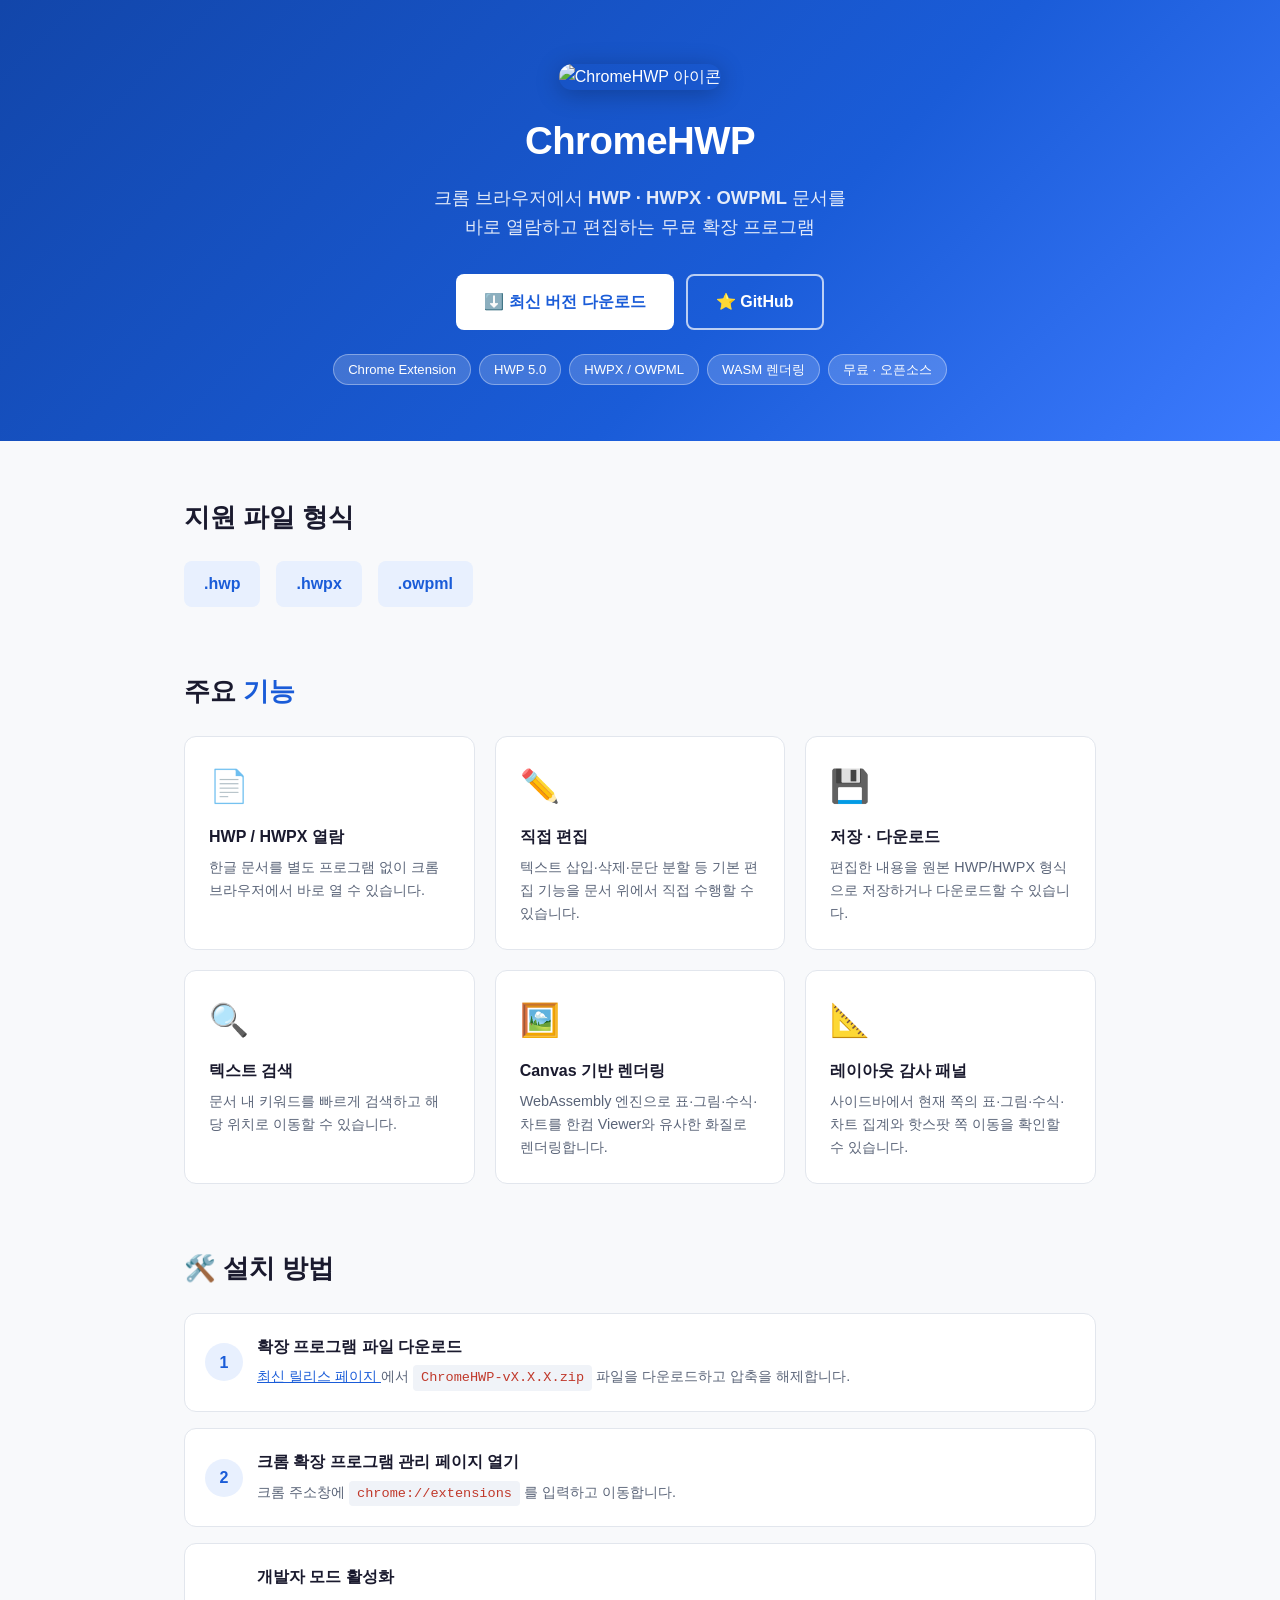
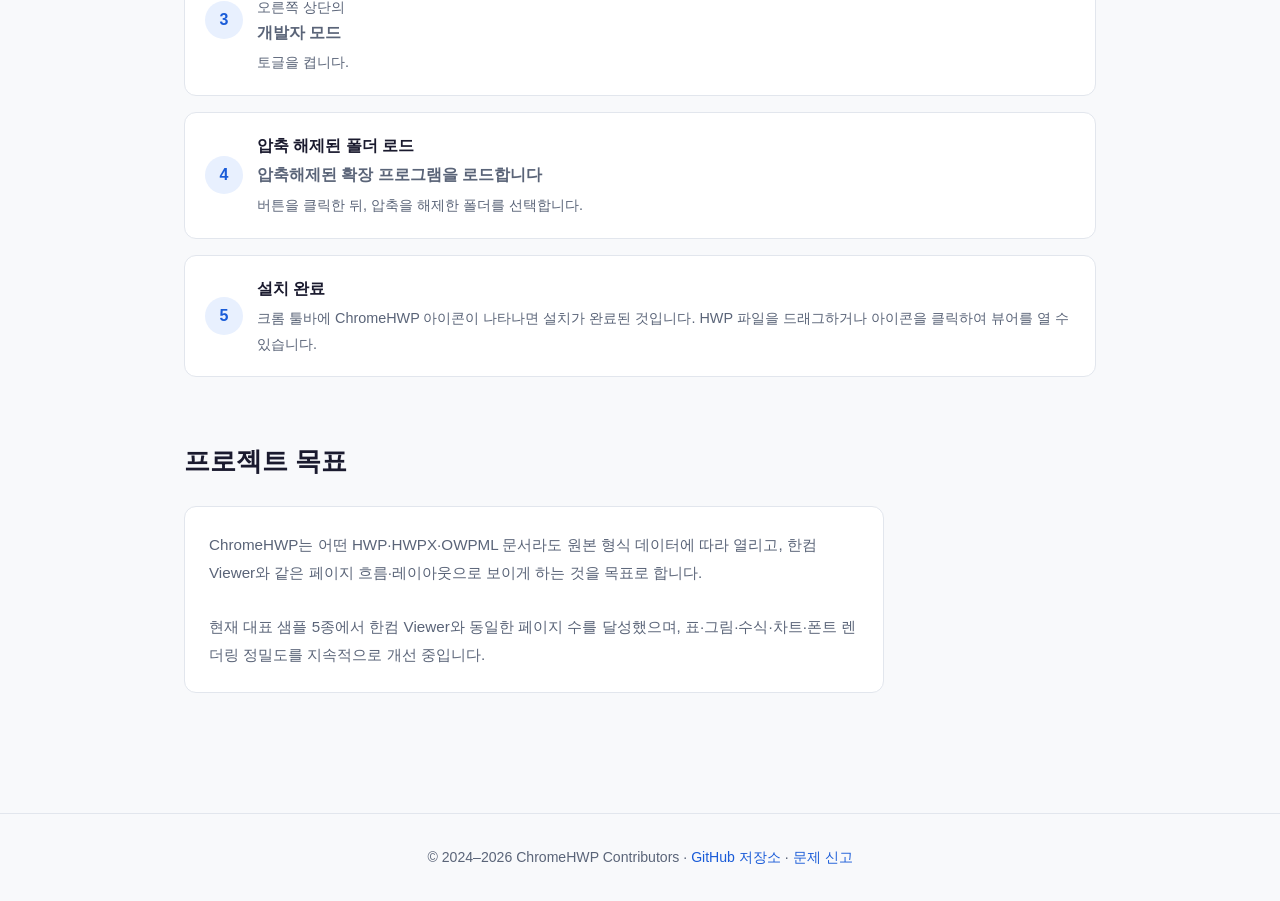
==== index.html @ 8b51556a "feat: add GitHub Pages landing page and deployment workflow Agent-Logs-Url: https://github.com/shine" ====
<!DOCTYPE html>
<html lang="ko">
<head>
  <meta charset="UTF-8" />
  <meta name="viewport" content="width=device-width, initial-scale=1.0" />
  <title>ChromeHWP – 브라우저에서 HWP 파일 열기</title>
  <meta name="description" content="크롬 확장 프로그램으로 HWP, HWPX, OWPML 문서를 브라우저에서 직접 열람하고 편집하세요." />
  <style>
    :root {
      --primary: #1a5cd8;
      --primary-dark: #1246aa;
      --bg: #f8f9fb;
      --card: #ffffff;
      --text: #1a1a2e;
      --muted: #5a6478;
      --border: #e2e6ed;
      --accent: #e8f0fe;
    }
    * { box-sizing: border-box; margin: 0; padding: 0; }
    body {
      font-family: 'Segoe UI', -apple-system, BlinkMacSystemFont, 'Malgun Gothic', '맑은 고딕', sans-serif;
      background: var(--bg);
      color: var(--text);
      line-height: 1.6;
    }

    /* ── 헤더 ── */
    header {
      background: linear-gradient(135deg, #1246aa 0%, #1a5cd8 60%, #3d7bff 100%);
      color: #fff;
      text-align: center;
      padding: 64px 24px 56px;
    }
    header img.logo {
      width: 80px;
      height: 80px;
      border-radius: 20px;
      box-shadow: 0 4px 24px rgba(0,0,0,0.25);
      margin-bottom: 20px;
    }
    header h1 {
      font-size: 2.4rem;
      font-weight: 800;
      letter-spacing: -0.5px;
      margin-bottom: 12px;
    }
    header p.tagline {
      font-size: 1.15rem;
      opacity: 0.88;
      max-width: 520px;
      margin: 0 auto 32px;
    }
    .btn-group { display: flex; gap: 12px; justify-content: center; flex-wrap: wrap; }
    .btn {
      display: inline-flex;
      align-items: center;
      gap: 8px;
      padding: 13px 28px;
      border-radius: 8px;
      font-size: 1rem;
      font-weight: 600;
      text-decoration: none;
      transition: transform 0.15s, box-shadow 0.15s;
    }
    .btn:hover { transform: translateY(-2px); box-shadow: 0 6px 20px rgba(0,0,0,0.18); }
    .btn-white { background: #fff; color: var(--primary); }
    .btn-outline { background: transparent; color: #fff; border: 2px solid rgba(255,255,255,0.7); }

    /* ── 배지 ── */
    .badges {
      display: flex;
      justify-content: center;
      gap: 8px;
      flex-wrap: wrap;
      margin-top: 24px;
    }
    .badge {
      display: inline-block;
      background: rgba(255,255,255,0.18);
      border: 1px solid rgba(255,255,255,0.35);
      color: #fff;
      border-radius: 20px;
      padding: 4px 14px;
      font-size: 0.82rem;
      font-weight: 500;
    }

    /* ── 본문 ── */
    main { max-width: 960px; margin: 0 auto; padding: 56px 24px; }

    section { margin-bottom: 64px; }
    section h2 {
      font-size: 1.6rem;
      font-weight: 700;
      margin-bottom: 24px;
      color: var(--text);
    }
    section h2 span.accent {
      color: var(--primary);
    }

    /* ── 기능 카드 ── */
    .feature-grid {
      display: grid;
      grid-template-columns: repeat(auto-fit, minmax(260px, 1fr));
      gap: 20px;
    }
    .feature-card {
      background: var(--card);
      border: 1px solid var(--border);
      border-radius: 12px;
      padding: 24px;
      transition: box-shadow 0.15s;
    }
    .feature-card:hover { box-shadow: 0 4px 20px rgba(26,92,216,0.10); }
    .feature-card .icon {
      font-size: 2rem;
      margin-bottom: 12px;
    }
    .feature-card h3 {
      font-size: 1rem;
      font-weight: 700;
      margin-bottom: 6px;
    }
    .feature-card p {
      font-size: 0.9rem;
      color: var(--muted);
    }

    /* ── 설치 단계 ── */
    .steps { list-style: none; counter-reset: step; }
    .steps li {
      counter-increment: step;
      background: var(--card);
      border: 1px solid var(--border);
      border-radius: 12px;
      padding: 20px 20px 20px 72px;
      margin-bottom: 16px;
      position: relative;
    }
    .steps li::before {
      content: counter(step);
      position: absolute;
      left: 20px;
      top: 50%;
      transform: translateY(-50%);
      width: 38px;
      height: 38px;
      background: var(--accent);
      color: var(--primary);
      border-radius: 50%;
      display: flex;
      align-items: center;
      justify-content: center;
      font-weight: 800;
      font-size: 1rem;
    }
    .steps li strong { display: block; font-size: 1rem; margin-bottom: 4px; }
    .steps li span { font-size: 0.9rem; color: var(--muted); }
    .steps li code {
      display: inline-block;
      background: #f0f3f8;
      border-radius: 4px;
      padding: 2px 8px;
      font-size: 0.85rem;
      font-family: 'Consolas', 'Courier New', monospace;
      color: #c0392b;
    }
    .steps li a { color: var(--primary); }

    /* ── 지원 형식 ── */
    .format-list {
      display: flex;
      gap: 16px;
      flex-wrap: wrap;
    }
    .format-pill {
      background: var(--accent);
      color: var(--primary);
      border-radius: 8px;
      padding: 10px 20px;
      font-weight: 700;
      font-size: 1rem;
    }

    /* ── 푸터 ── */
    footer {
      text-align: center;
      padding: 32px 24px;
      border-top: 1px solid var(--border);
      color: var(--muted);
      font-size: 0.88rem;
    }
    footer a { color: var(--primary); text-decoration: none; }
    footer a:hover { text-decoration: underline; }
  </style>
</head>
<body>

<!-- ── 헤더 ── -->
<header>
  <img class="logo" src="icons/icon128.png" alt="ChromeHWP 아이콘" />
  <h1>ChromeHWP</h1>
  <p class="tagline">
    크롬 브라우저에서 <strong>HWP · HWPX · OWPML</strong> 문서를<br />
    바로 열람하고 편집하는 무료 확장 프로그램
  </p>
  <div class="btn-group">
    <a class="btn btn-white"
       href="https://github.com/shinehand/ChromeHWP/releases/latest"
       target="_blank" rel="noopener">
      ⬇️ 최신 버전 다운로드
    </a>
    <a class="btn btn-outline"
       href="https://github.com/shinehand/ChromeHWP"
       target="_blank" rel="noopener">
      ⭐ GitHub
    </a>
  </div>
  <div class="badges">
    <span class="badge">Chrome Extension</span>
    <span class="badge">HWP 5.0</span>
    <span class="badge">HWPX / OWPML</span>
    <span class="badge">WASM 렌더링</span>
    <span class="badge">무료 · 오픈소스</span>
  </div>
</header>

<main>

  <!-- ── 지원 형식 ── -->
  <section>
    <h2>지원 파일 형식</h2>
    <div class="format-list">
      <div class="format-pill">.hwp</div>
      <div class="format-pill">.hwpx</div>
      <div class="format-pill">.owpml</div>
    </div>
  </section>

  <!-- ── 주요 기능 ── -->
  <section>
    <h2>주요 <span class="accent">기능</span></h2>
    <div class="feature-grid">
      <div class="feature-card">
        <div class="icon">📄</div>
        <h3>HWP / HWPX 열람</h3>
        <p>한글 문서를 별도 프로그램 없이 크롬 브라우저에서 바로 열 수 있습니다.</p>
      </div>
      <div class="feature-card">
        <div class="icon">✏️</div>
        <h3>직접 편집</h3>
        <p>텍스트 삽입·삭제·문단 분할 등 기본 편집 기능을 문서 위에서 직접 수행할 수 있습니다.</p>
      </div>
      <div class="feature-card">
        <div class="icon">💾</div>
        <h3>저장 · 다운로드</h3>
        <p>편집한 내용을 원본 HWP/HWPX 형식으로 저장하거나 다운로드할 수 있습니다.</p>
      </div>
      <div class="feature-card">
        <div class="icon">🔍</div>
        <h3>텍스트 검색</h3>
        <p>문서 내 키워드를 빠르게 검색하고 해당 위치로 이동할 수 있습니다.</p>
      </div>
      <div class="feature-card">
        <div class="icon">🖼️</div>
        <h3>Canvas 기반 렌더링</h3>
        <p>WebAssembly 엔진으로 표·그림·수식·차트를 한컴 Viewer와 유사한 화질로 렌더링합니다.</p>
      </div>
      <div class="feature-card">
        <div class="icon">📐</div>
        <h3>레이아웃 감사 패널</h3>
        <p>사이드바에서 현재 쪽의 표·그림·수식·차트 집계와 핫스팟 쪽 이동을 확인할 수 있습니다.</p>
      </div>
    </div>
  </section>

  <!-- ── 설치 방법 ── -->
  <section>
    <h2>🛠️ 설치 방법</h2>
    <ol class="steps">
      <li>
        <strong>확장 프로그램 파일 다운로드</strong>
        <span>
          <a href="https://github.com/shinehand/ChromeHWP/releases/latest" target="_blank" rel="noopener">
            최신 릴리스 페이지
          </a>에서 <code>ChromeHWP-vX.X.X.zip</code> 파일을 다운로드하고 압축을 해제합니다.
        </span>
      </li>
      <li>
        <strong>크롬 확장 프로그램 관리 페이지 열기</strong>
        <span>크롬 주소창에 <code>chrome://extensions</code> 를 입력하고 이동합니다.</span>
      </li>
      <li>
        <strong>개발자 모드 활성화</strong>
        <span>오른쪽 상단의 <strong>개발자 모드</strong> 토글을 켭니다.</span>
      </li>
      <li>
        <strong>압축 해제된 폴더 로드</strong>
        <span><strong>압축해제된 확장 프로그램을 로드합니다</strong> 버튼을 클릭한 뒤, 압축을 해제한 폴더를 선택합니다.</span>
      </li>
      <li>
        <strong>설치 완료</strong>
        <span>크롬 툴바에 ChromeHWP 아이콘이 나타나면 설치가 완료된 것입니다. HWP 파일을 드래그하거나 아이콘을 클릭하여 뷰어를 열 수 있습니다.</span>
      </li>
    </ol>
  </section>

  <!-- ── 프로젝트 소개 ── -->
  <section>
    <h2>프로젝트 목표</h2>
    <div class="feature-card" style="max-width:700px">
      <p style="font-size:0.95rem; color:var(--muted); line-height:1.8">
        ChromeHWP는 어떤 HWP·HWPX·OWPML 문서라도 원본 형식 데이터에 따라 열리고,
        한컴 Viewer와 같은 페이지 흐름·레이아웃으로 보이게 하는 것을 목표로 합니다.<br/><br/>
        현재 대표 샘플 5종에서 한컴 Viewer와 동일한 페이지 수를 달성했으며,
        표·그림·수식·차트·폰트 렌더링 정밀도를 지속적으로 개선 중입니다.
      </p>
    </div>
  </section>

</main>

<footer>
  <p>
    © 2024–2026 ChromeHWP Contributors ·
    <a href="https://github.com/shinehand/ChromeHWP" target="_blank" rel="noopener">GitHub 저장소</a> ·
    <a href="https://github.com/shinehand/ChromeHWP/issues" target="_blank" rel="noopener">문제 신고</a>
  </p>
</footer>

</body>
</html>
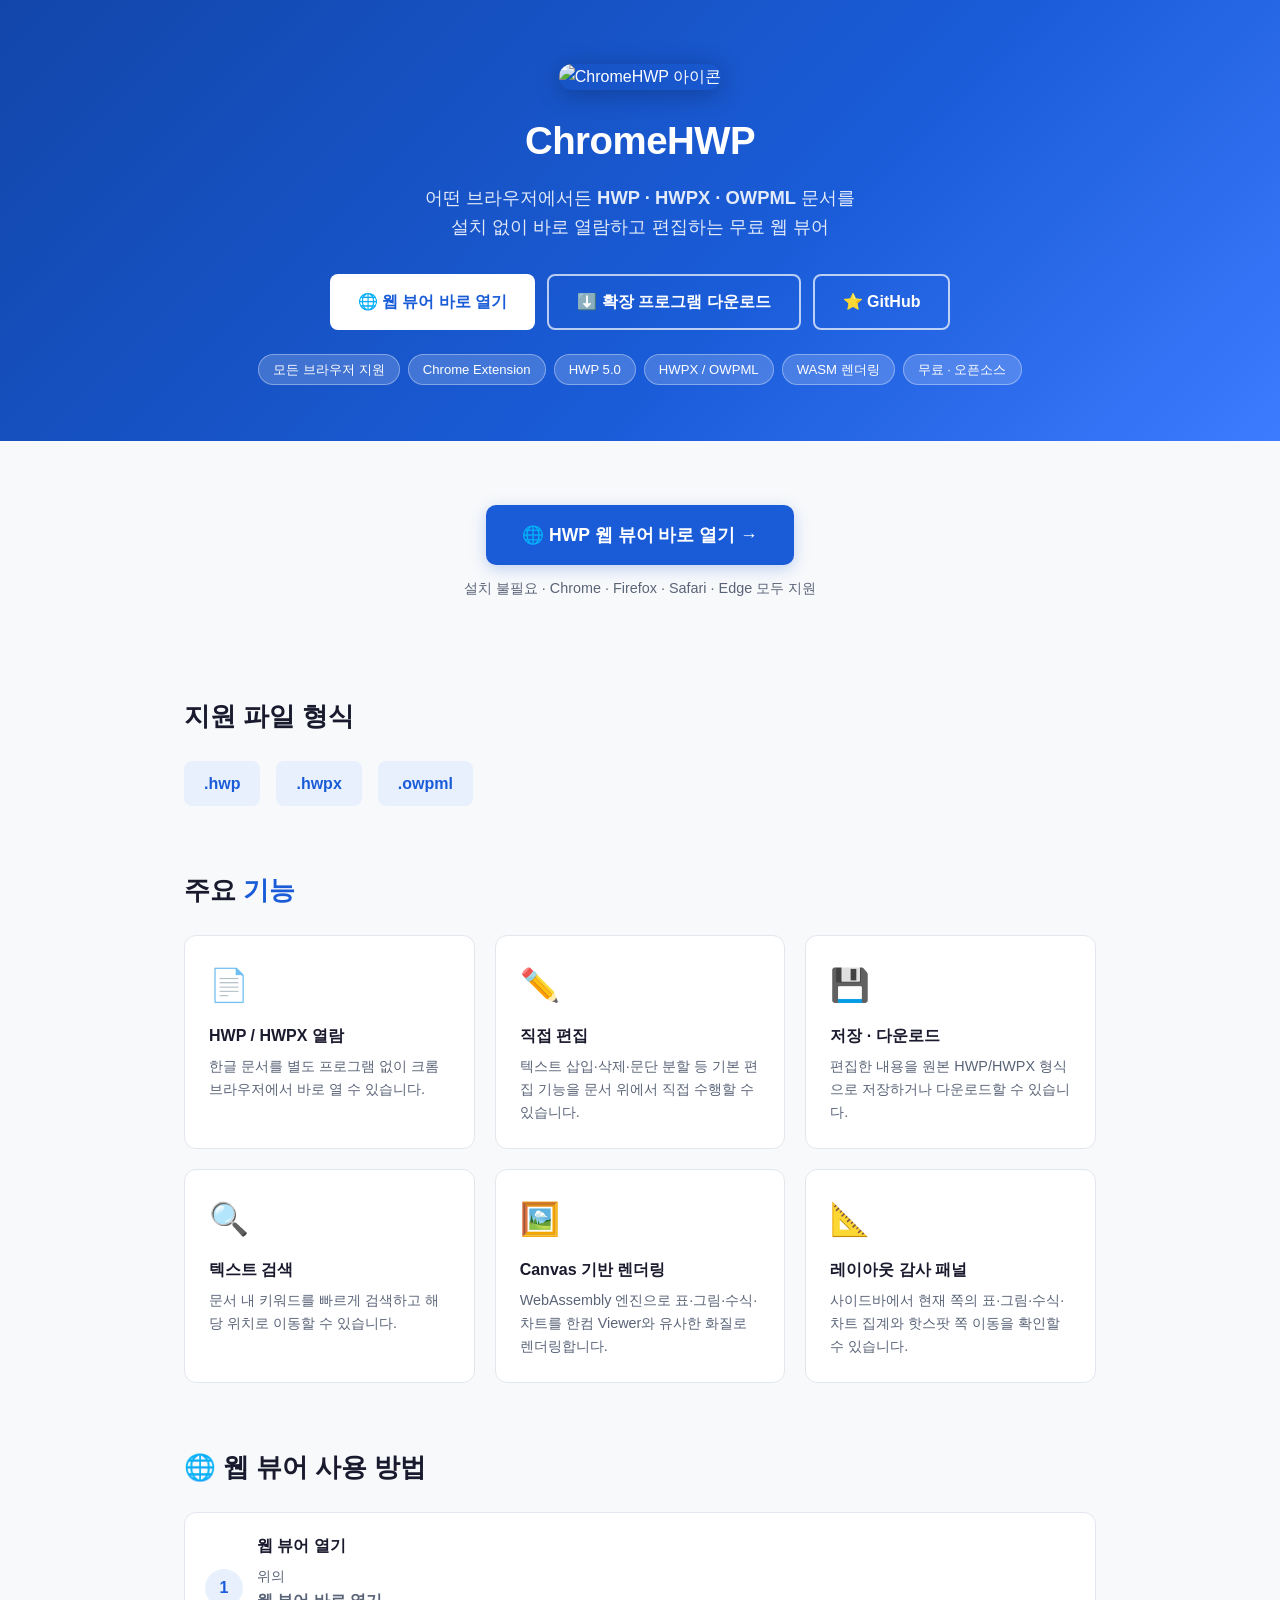
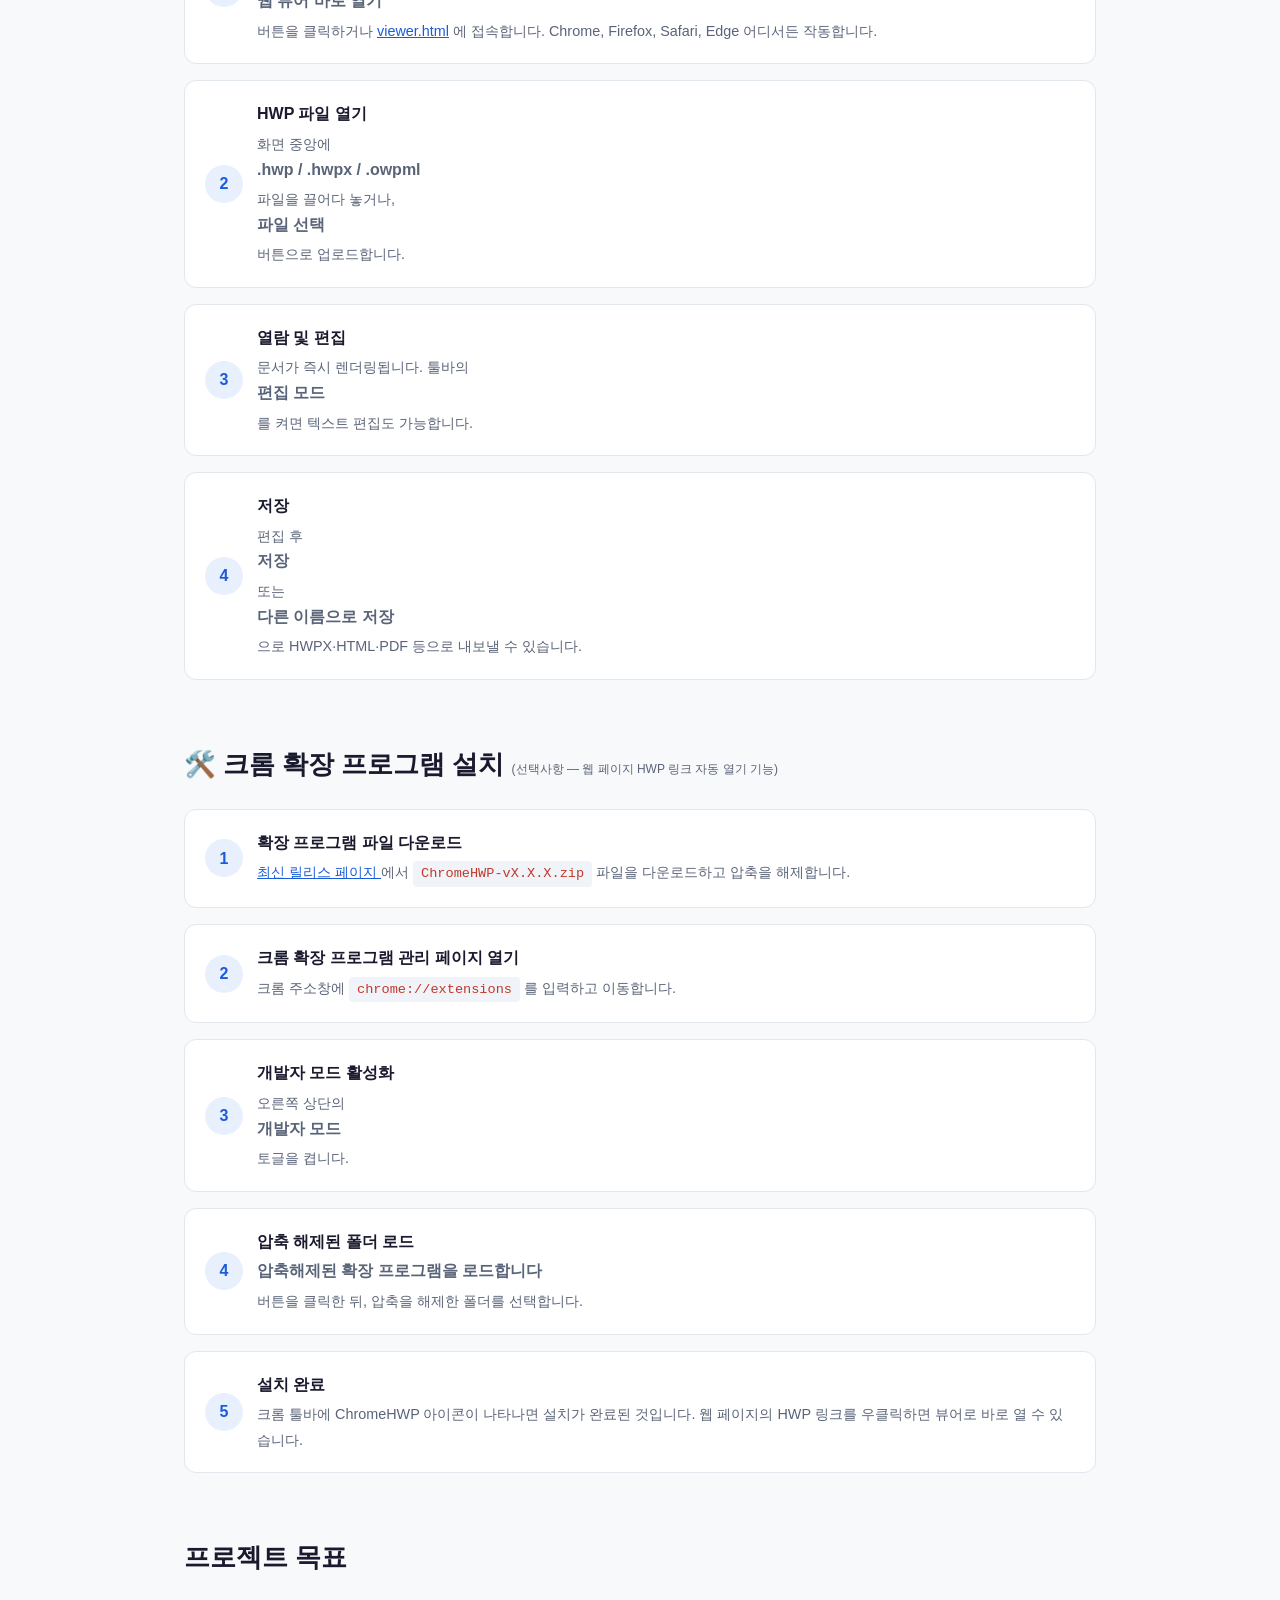
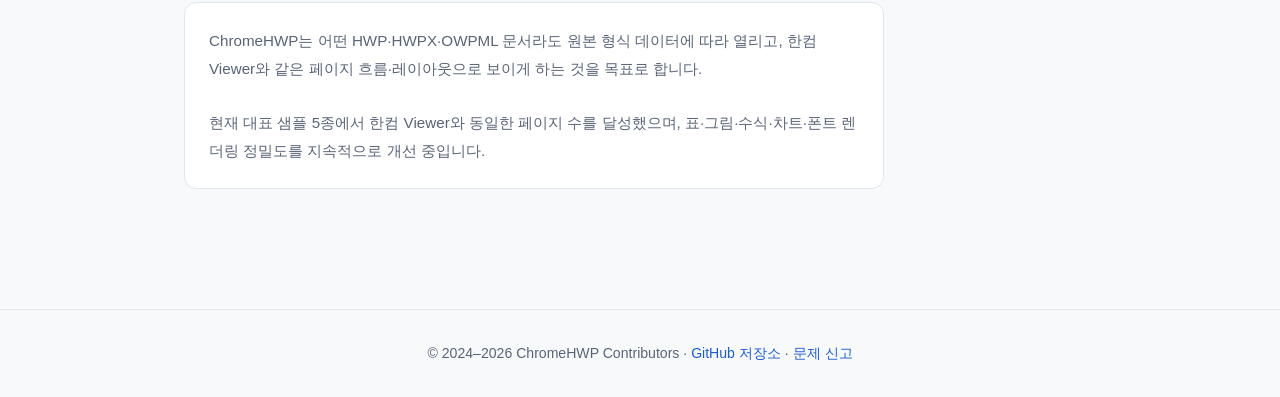
==== commit 859dc2cf: "feat: add root viewer.html, localStorage recent files, and web app landing page Agent-Logs-Url: http" ====
--- a/index.html
+++ b/index.html
@@ -202,14 +202,18 @@
   <img class="logo" src="icons/icon128.png" alt="ChromeHWP 아이콘" />
   <h1>ChromeHWP</h1>
   <p class="tagline">
-    크롬 브라우저에서 <strong>HWP · HWPX · OWPML</strong> 문서를<br />
-    바로 열람하고 편집하는 무료 확장 프로그램
+    어떤 브라우저에서든 <strong>HWP · HWPX · OWPML</strong> 문서를<br />
+    설치 없이 바로 열람하고 편집하는 무료 웹 뷰어
   </p>
   <div class="btn-group">
     <a class="btn btn-white"
+       href="viewer.html">
+      🌐 웹 뷰어 바로 열기
+    </a>
+    <a class="btn btn-outline"
        href="https://github.com/shinehand/ChromeHWP/releases/latest"
        target="_blank" rel="noopener">
-      ⬇️ 최신 버전 다운로드
+      ⬇️ 확장 프로그램 다운로드
     </a>
     <a class="btn btn-outline"
        href="https://github.com/shinehand/ChromeHWP"
@@ -218,6 +222,7 @@
     </a>
   </div>
   <div class="badges">
+    <span class="badge">모든 브라우저 지원</span>
     <span class="badge">Chrome Extension</span>
     <span class="badge">HWP 5.0</span>
     <span class="badge">HWPX / OWPML</span>
@@ -228,6 +233,21 @@
 
 <main>
 
+  <!-- ── 웹 뷰어 CTA ── -->
+  <section style="text-align:center; padding: 8px 0 32px;">
+    <a href="viewer.html"
+       style="display:inline-flex;align-items:center;gap:10px;background:var(--primary);color:#fff;
+              padding:16px 36px;border-radius:10px;font-size:1.1rem;font-weight:700;
+              text-decoration:none;box-shadow:0 4px 16px rgba(26,92,216,0.25);transition:transform 0.15s,box-shadow 0.15s;"
+       onmouseover="this.style.transform='translateY(-2px)';this.style.boxShadow='0 8px 28px rgba(26,92,216,0.35)'"
+       onmouseout="this.style.transform='';this.style.boxShadow='0 4px 16px rgba(26,92,216,0.25)'">
+      🌐 HWP 웹 뷰어 바로 열기 →
+    </a>
+    <p style="margin-top:12px;color:var(--muted);font-size:0.9rem;">
+      설치 불필요 · Chrome · Firefox · Safari · Edge 모두 지원
+    </p>
+  </section>
+
   <!-- ── 지원 형식 ── -->
   <section>
     <h2>지원 파일 형식</h2>
@@ -275,9 +295,32 @@
     </div>
   </section>
 
-  <!-- ── 설치 방법 ── -->
-  <section>
-    <h2>🛠️ 설치 방법</h2>
+  <!-- ── 사용 방법 ── -->
+  <section>
+    <h2>🌐 웹 뷰어 사용 방법</h2>
+    <ol class="steps">
+      <li>
+        <strong>웹 뷰어 열기</strong>
+        <span>위의 <strong>웹 뷰어 바로 열기</strong> 버튼을 클릭하거나 <a href="viewer.html">viewer.html</a> 에 접속합니다. Chrome, Firefox, Safari, Edge 어디서든 작동합니다.</span>
+      </li>
+      <li>
+        <strong>HWP 파일 열기</strong>
+        <span>화면 중앙에 <strong>.hwp / .hwpx / .owpml</strong> 파일을 끌어다 놓거나, <strong>파일 선택</strong> 버튼으로 업로드합니다.</span>
+      </li>
+      <li>
+        <strong>열람 및 편집</strong>
+        <span>문서가 즉시 렌더링됩니다. 툴바의 <strong>편집 모드</strong>를 켜면 텍스트 편집도 가능합니다.</span>
+      </li>
+      <li>
+        <strong>저장</strong>
+        <span>편집 후 <strong>저장</strong> 또는 <strong>다른 이름으로 저장</strong>으로 HWPX·HTML·PDF 등으로 내보낼 수 있습니다.</span>
+      </li>
+    </ol>
+  </section>
+
+  <!-- ── 크롬 확장 설치 방법 ── -->
+  <section>
+    <h2>🛠️ 크롬 확장 프로그램 설치 <span style="font-size:0.75rem;font-weight:400;color:var(--muted)">(선택사항 — 웹 페이지 HWP 링크 자동 열기 기능)</span></h2>
     <ol class="steps">
       <li>
         <strong>확장 프로그램 파일 다운로드</strong>
@@ -301,7 +344,7 @@
       </li>
       <li>
         <strong>설치 완료</strong>
-        <span>크롬 툴바에 ChromeHWP 아이콘이 나타나면 설치가 완료된 것입니다. HWP 파일을 드래그하거나 아이콘을 클릭하여 뷰어를 열 수 있습니다.</span>
+        <span>크롬 툴바에 ChromeHWP 아이콘이 나타나면 설치가 완료된 것입니다. 웹 페이지의 HWP 링크를 우클릭하면 뷰어로 바로 열 수 있습니다.</span>
       </li>
     </ol>
   </section>
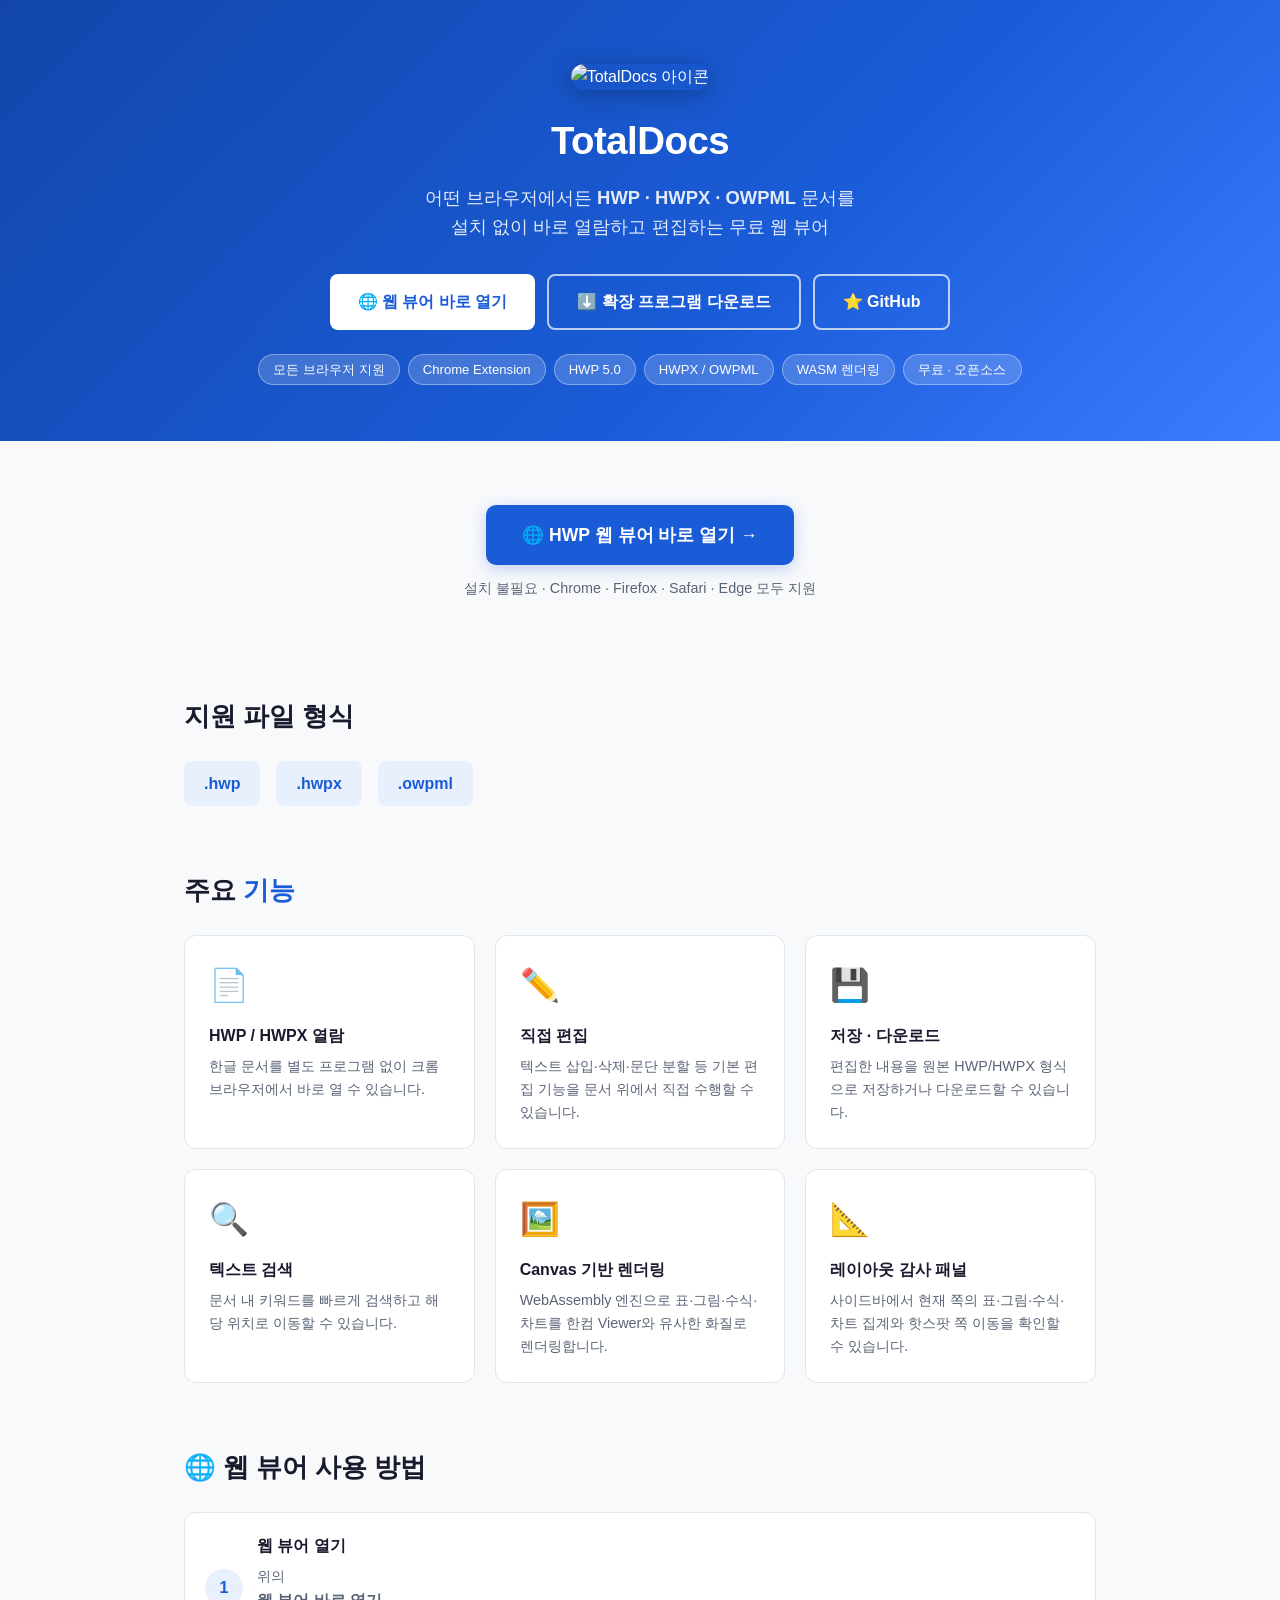
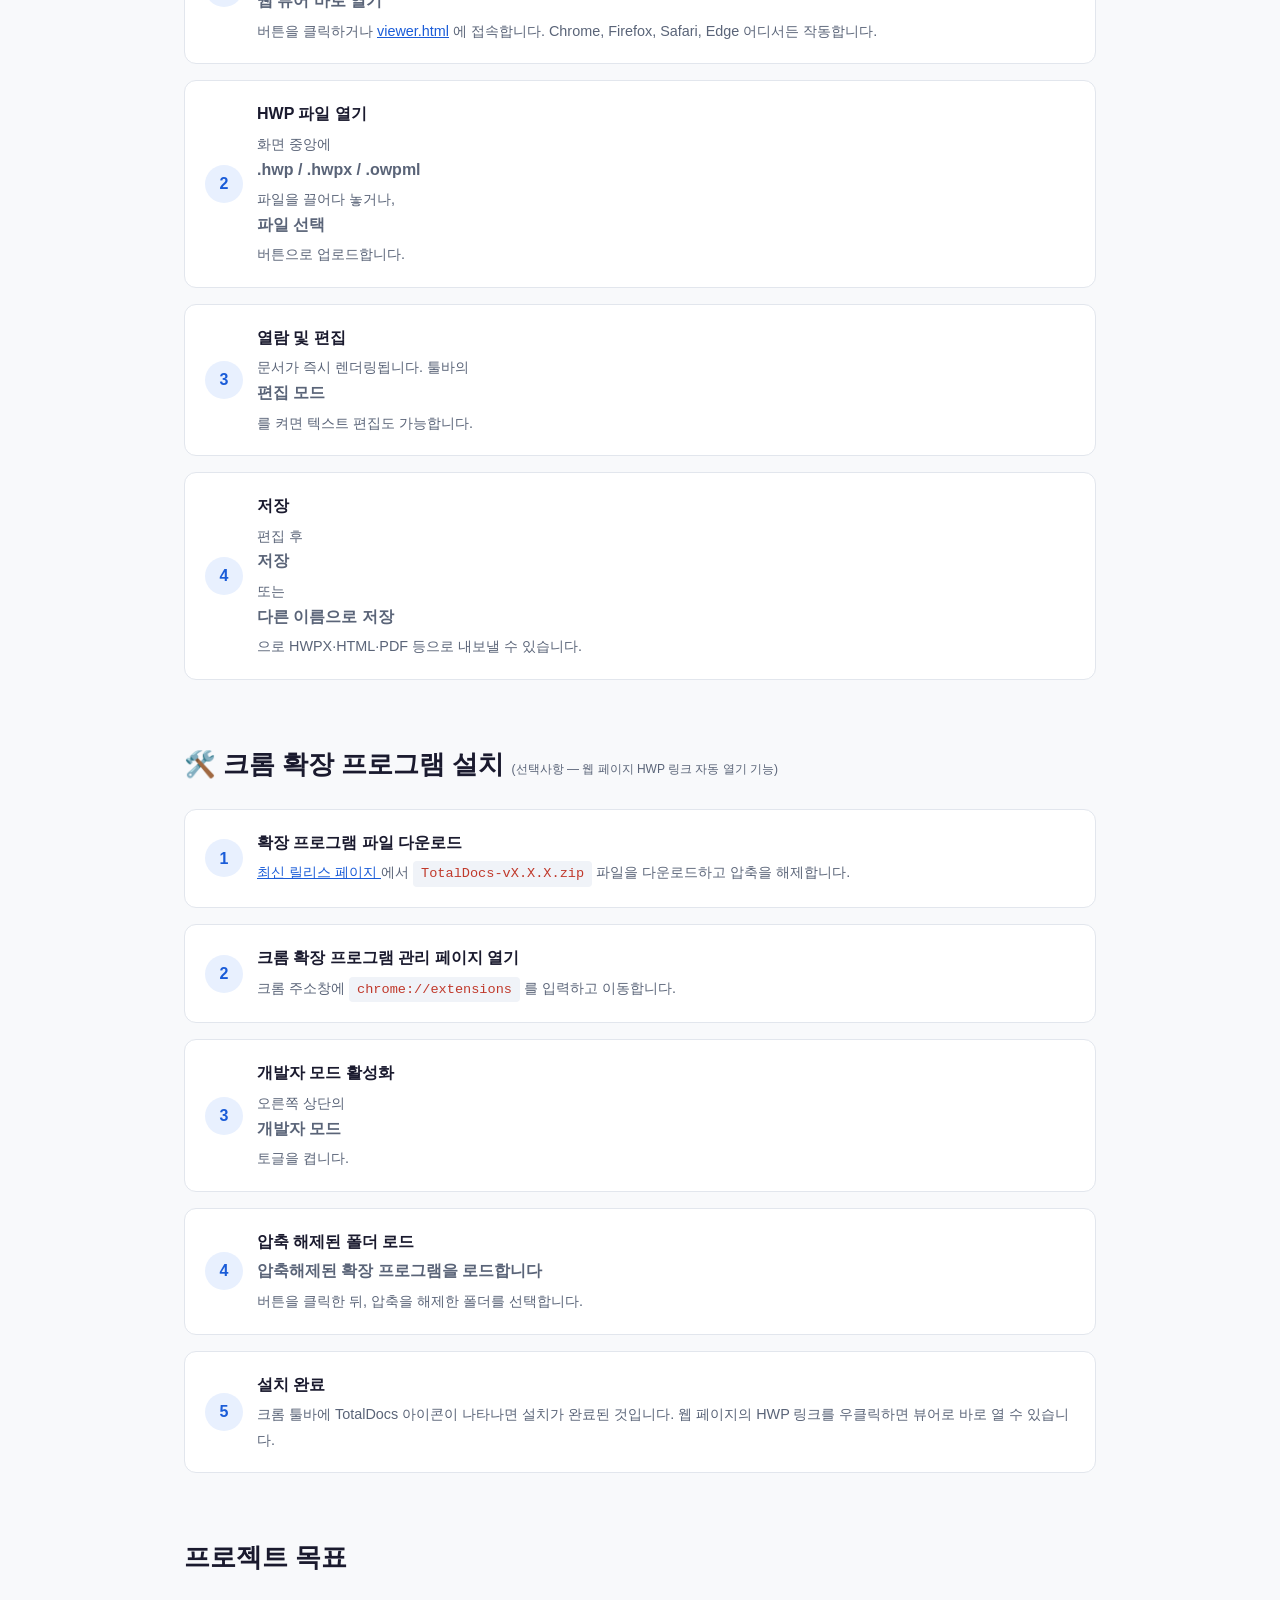
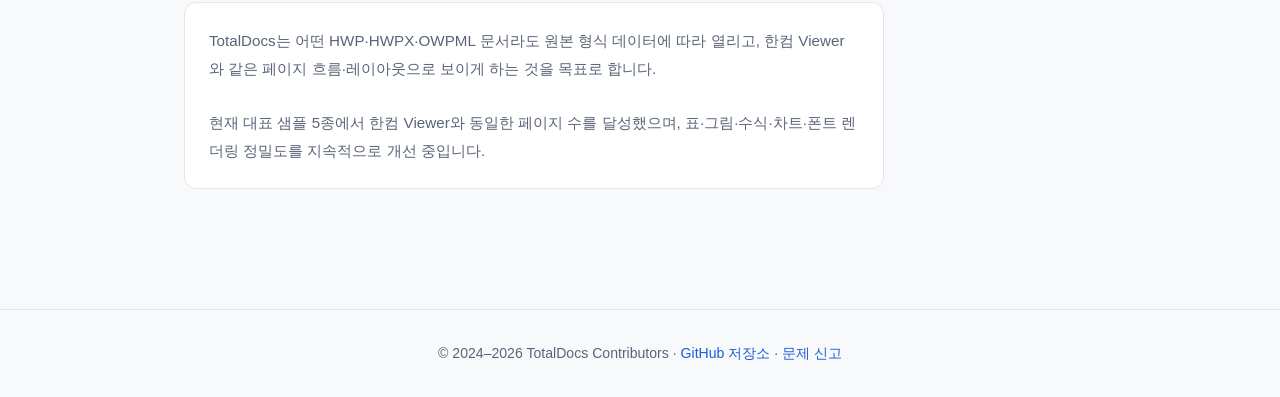
==== commit b3d83701: "chore: rename remaining ChromeHWP references to TotalDocs Agent-Logs-Url: https://github.com/shineha" ====
--- a/index.html
+++ b/index.html
@@ -3,8 +3,12 @@
 <head>
   <meta charset="UTF-8" />
   <meta name="viewport" content="width=device-width, initial-scale=1.0" />
-  <title>ChromeHWP – 브라우저에서 HWP 파일 열기</title>
+  <title>TotalDocs – 브라우저에서 HWP 파일 열기</title>
   <meta name="description" content="크롬 확장 프로그램으로 HWP, HWPX, OWPML 문서를 브라우저에서 직접 열람하고 편집하세요." />
+  <link rel="icon" type="image/png" sizes="32x32" href="icons/icon32.png" />
+  <link rel="icon" type="image/png" sizes="16x16" href="icons/icon16.png" />
+  <link rel="apple-touch-icon" href="icons/icon128.png" />
+  <link rel="shortcut icon" href="favicon.ico" />
   <style>
     :root {
       --primary: #1a5cd8;
@@ -199,8 +203,8 @@
 
 <!-- ── 헤더 ── -->
 <header>
-  <img class="logo" src="icons/icon128.png" alt="ChromeHWP 아이콘" />
-  <h1>ChromeHWP</h1>
+  <img class="logo" src="icons/icon128.png" alt="TotalDocs 아이콘" />
+  <h1>TotalDocs</h1>
   <p class="tagline">
     어떤 브라우저에서든 <strong>HWP · HWPX · OWPML</strong> 문서를<br />
     설치 없이 바로 열람하고 편집하는 무료 웹 뷰어
@@ -211,12 +215,12 @@
       🌐 웹 뷰어 바로 열기
     </a>
     <a class="btn btn-outline"
-       href="https://github.com/shinehand/ChromeHWP/releases/latest"
+       href="https://github.com/shinehand/TotalDocs/releases/latest"
        target="_blank" rel="noopener">
       ⬇️ 확장 프로그램 다운로드
     </a>
     <a class="btn btn-outline"
-       href="https://github.com/shinehand/ChromeHWP"
+       href="https://github.com/shinehand/TotalDocs"
        target="_blank" rel="noopener">
       ⭐ GitHub
     </a>
@@ -325,9 +329,9 @@
       <li>
         <strong>확장 프로그램 파일 다운로드</strong>
         <span>
-          <a href="https://github.com/shinehand/ChromeHWP/releases/latest" target="_blank" rel="noopener">
+          <a href="https://github.com/shinehand/TotalDocs/releases/latest" target="_blank" rel="noopener">
             최신 릴리스 페이지
-          </a>에서 <code>ChromeHWP-vX.X.X.zip</code> 파일을 다운로드하고 압축을 해제합니다.
+          </a>에서 <code>TotalDocs-vX.X.X.zip</code> 파일을 다운로드하고 압축을 해제합니다.
         </span>
       </li>
       <li>
@@ -344,7 +348,7 @@
       </li>
       <li>
         <strong>설치 완료</strong>
-        <span>크롬 툴바에 ChromeHWP 아이콘이 나타나면 설치가 완료된 것입니다. 웹 페이지의 HWP 링크를 우클릭하면 뷰어로 바로 열 수 있습니다.</span>
+        <span>크롬 툴바에 TotalDocs 아이콘이 나타나면 설치가 완료된 것입니다. 웹 페이지의 HWP 링크를 우클릭하면 뷰어로 바로 열 수 있습니다.</span>
       </li>
     </ol>
   </section>
@@ -354,7 +358,7 @@
     <h2>프로젝트 목표</h2>
     <div class="feature-card" style="max-width:700px">
       <p style="font-size:0.95rem; color:var(--muted); line-height:1.8">
-        ChromeHWP는 어떤 HWP·HWPX·OWPML 문서라도 원본 형식 데이터에 따라 열리고,
+        TotalDocs는 어떤 HWP·HWPX·OWPML 문서라도 원본 형식 데이터에 따라 열리고,
         한컴 Viewer와 같은 페이지 흐름·레이아웃으로 보이게 하는 것을 목표로 합니다.<br/><br/>
         현재 대표 샘플 5종에서 한컴 Viewer와 동일한 페이지 수를 달성했으며,
         표·그림·수식·차트·폰트 렌더링 정밀도를 지속적으로 개선 중입니다.
@@ -366,9 +370,9 @@
 
 <footer>
   <p>
-    © 2024–2026 ChromeHWP Contributors ·
-    <a href="https://github.com/shinehand/ChromeHWP" target="_blank" rel="noopener">GitHub 저장소</a> ·
-    <a href="https://github.com/shinehand/ChromeHWP/issues" target="_blank" rel="noopener">문제 신고</a>
+    © 2024–2026 TotalDocs Contributors ·
+    <a href="https://github.com/shinehand/TotalDocs" target="_blank" rel="noopener">GitHub 저장소</a> ·
+    <a href="https://github.com/shinehand/TotalDocs/issues" target="_blank" rel="noopener">문제 신고</a>
   </p>
 </footer>
 
